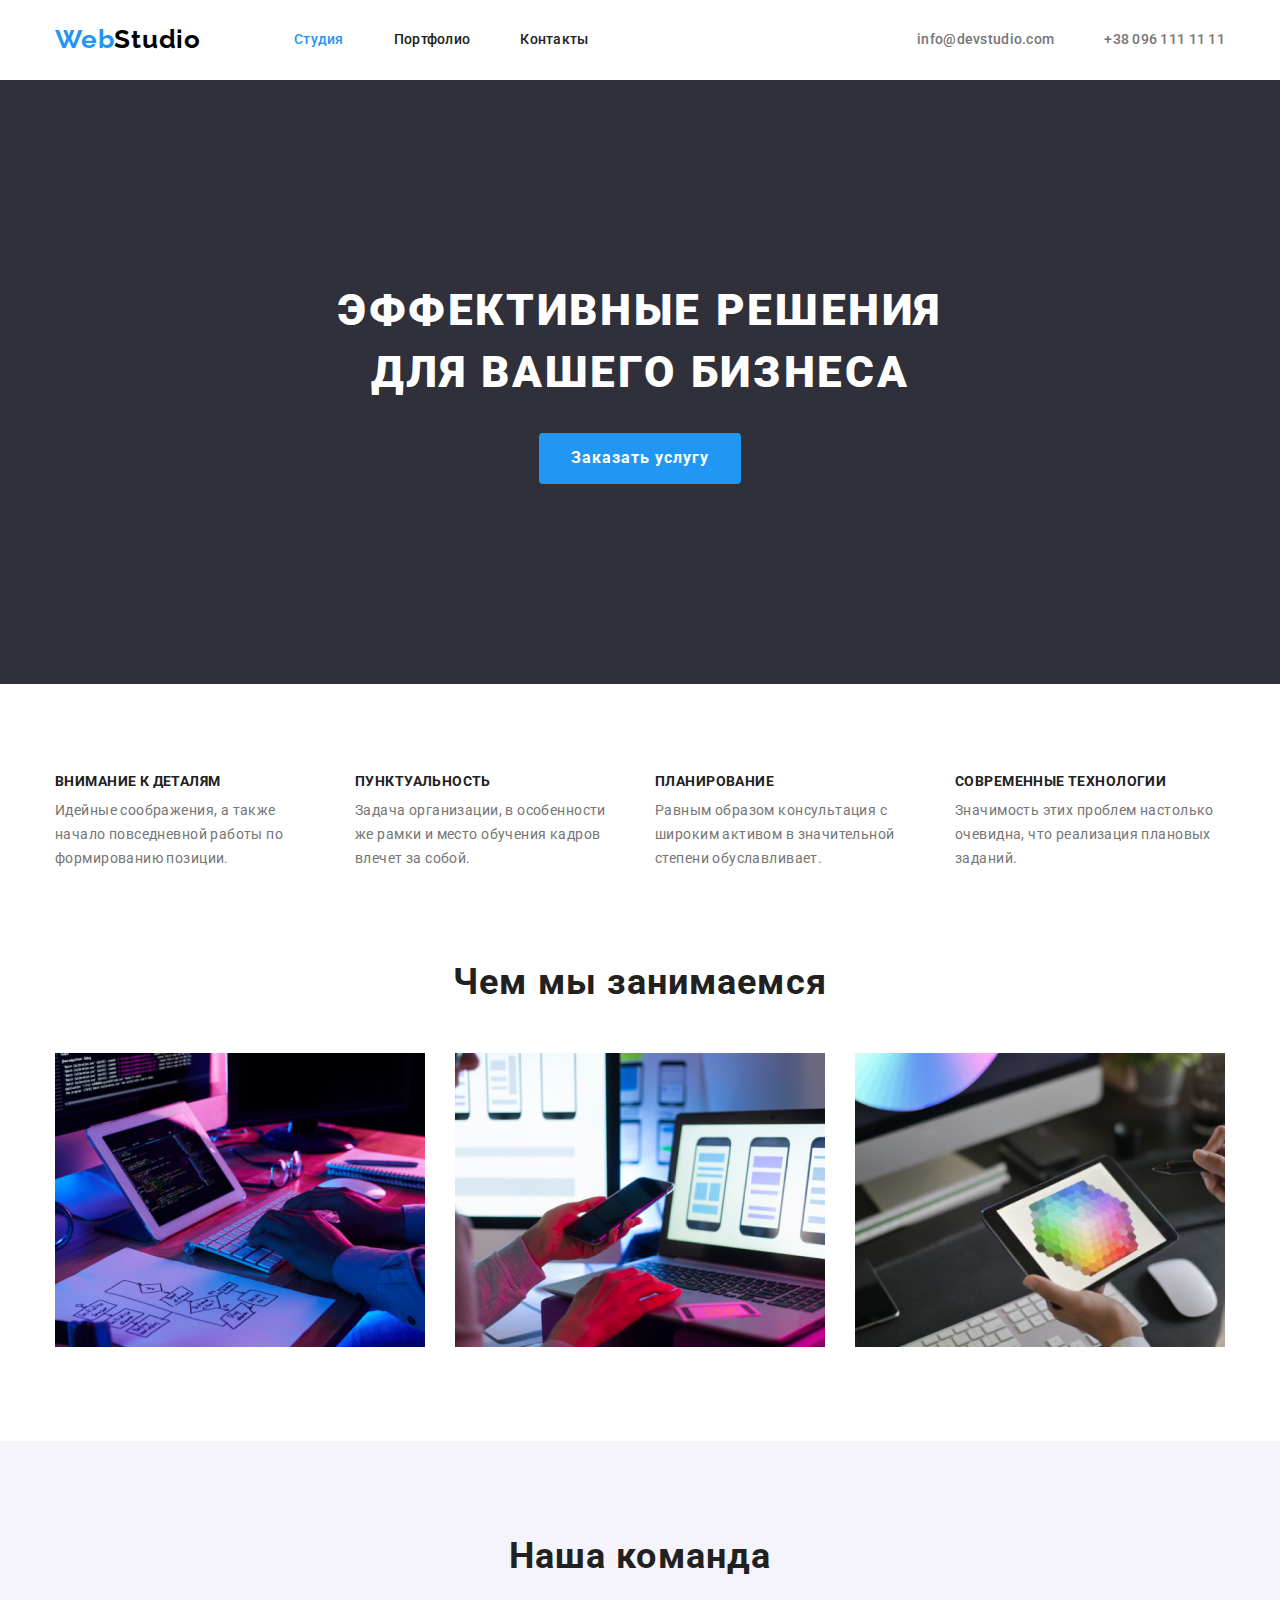
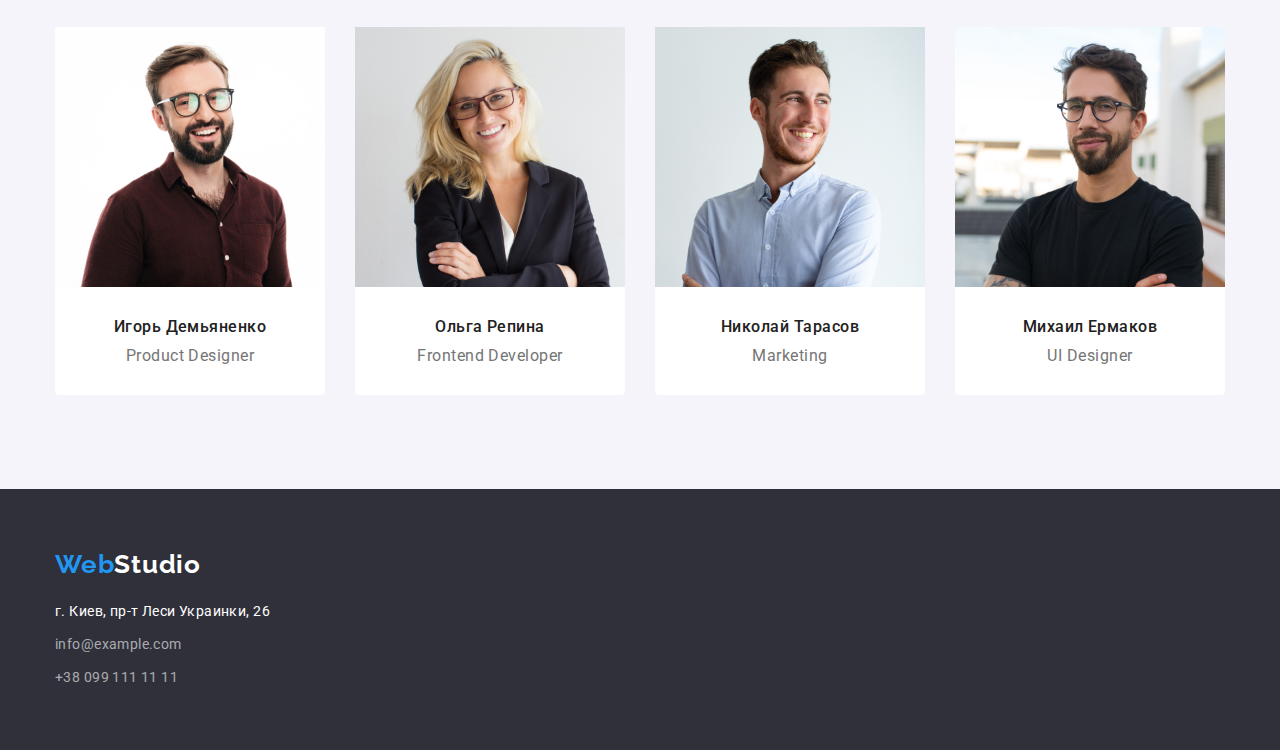
==== index.html @ f5251a04 "clone" ====
<!DOCTYPE html>
<html lang="ru">
  <head>
    <meta charset="UTF-8" />
    <meta http-equiv="X-UA-Compatible" content="IE=edge" />
    <meta name="viewport" content="width=device-width, initial-scale=1.0" />
    <title>WebStudio</title>
    <link href="https://fonts.googleapis.com/css2?family=Raleway:wght@700&family=Roboto:wght@400;500;700;900&display=swap"
        rel="stylesheet" />
    <link
      rel="stylesheet"
      href="https://cdnjs.cloudflare.com/ajax/libs/modern-normalize/1.1.0/modern-normalize.min.css"
    />
    <link rel="stylesheet" href="./css/styles.css" />
  </head>

  <body class="bodypage">
    <!-- Header -->
    <header class="header">
      <div class="container nav">
        <nav class="header-nav">
          <a href="./index.html" class="header-logo"
            ><span class="header-word">Web</span>Studio</a
          >
          <ul class="header-navigation">
            <li class="item"><a class="current" href="./index.html" >Студия</a></li>
            <li class="item"><a href="./portfolio.html">Портфолио</a></li>
            <li class="item"><a href="">Контакты</a></li>
          </ul>
        </nav>
        <ul class="header-auth">
          <li class="item"><a href="mailto:info@devstudio.com">info@devstudio.com</a></li>
          <li class="item"><a href="tel:+380961111111">+38 096 111 11 11</a></li>
        </ul>
      </div>
    </header>

    <!-- Main -->
    <main>
      <!-- Main: Hero -->

      <section class="hero">
        <h1 class="hero-tittle">Эффективные решения для вашего бизнеса</h1>
        <button type="button" class="btn-primary">Заказать услугу</button>
      </section>

      <!-- Main: Specification -->

      <section class="section geo">
        <div class="container">
          <h2 class="section-tittle hide">Особенности</h2>
          <ul class="specification-list">
            <li class="item">
              <h3 class="tittle">Внимание к деталям</h3>
              <p class="paragraph">
                Идейные соображения, a также начало повседневной работы по
                формированию позиции.
              </p>
            </li>
            <li class="item">
              <h3 class="tittle">Пунктуальность</h3>
              <p class="paragraph">
                Задача организации, в особенности же рамки и место обучения
                кадров влечет за собой.
              </p>
            </li>
            <li class="item">
              <h3 class="tittle">Планирование</h3>
              <p class="paragraph">
                Равным образом консультация c широким активом в значительной
                степени обуславливает.
              </p>
            </li>
            <li class="item">
              <h3 class="tittle">Современные технологии</h3>
              <p class="paragraph">
                Значимость этих проблем настолько очевидна, что реализация
                плановых заданий.
              </p>
            </li>
          </ul>
        </div>
      </section>

      <!-- Main: What we do -->

      <section class="section geom">
        <div class="container">
          <h2 class="section-tittle">Чем мы занимаемся</h2>
          <ul class="whatwedo-list">
            <li class="item">
              <img
                src="./images/boxone.jpg"
                alt="Робота за ноутбуком"
                width="370"
                height="294"
              />
            </li>
            <li class="item">
              <img
                src="./images/boxtwo.jpg"
                alt="Телефон i ноутбук"
                width="370"
                height="294"
              />
            </li>
            <li class="item">
              <img
                src="./images/boxthree.jpg"
                alt="Планшет"
                width="370"
                height="294"
              />
            </li>
          </ul>
        </div>
      </section>

      <!-- Main: Our team -->

      <section class="section background">
        <div class="container">
          <h2 class="section-tittle">Наша команда</h2>
          <ul class="team-list">
            <li class="item">
              <img
                src="./images/firstdude.jpg"
                alt="Чувак з бородою"
                width="270"
                height="260"
              />
              <div class="box">
              <h3 class="tittle">Игорь Демьяненко</h3>
              <p class="paragraph" lang="en">Product Designer</p>
            </div>
            </li>
            <li class="item">
              <img
                src="./images/seconddude.jpg"
                alt="Чувіха в очках"
                width="270"
                height="260"
              />
              <div class="box">
              <h3 class="tittle" lang="en">Ольга Репина</h3>
              <p class="paragraph">Frontend Developer</p>
            </div>
            </li>
            <li class="item">
              <img
                src="./images/thirddude.jpg"
                alt="Просто чувак"
                width="270"
                height="260"
              />
              <div class="box">
              <h3 class="tittle">Николай Тарасов</h3>
              <p class="paragraph" lang="en">Marketing</p>
            </div>
            </li>
            <li class="item">
              <img
                src="./images/fourthdude.jpg"
                alt="Чувак з бородою та окулярах"
                width="270"
                height="260"
              />
              <div class="box">
              <h3 class="tittle">Михаил Ермаков</h3>
              <p class="paragraph" lang="en">UI Designer</p>
            </div>
            </li>
          </ul>
        </div>
      </section>
    </main>
    <!-- Footer -->
    <footer class="footer-background">
      <div class="container">
        <a href="./index.html" class="footer-logo"
          ><span class="footer-word">Web</span>Studio</a>
        <address>
          <ul class="footer-list">
            <li class="item">
              <a
                href="https://www.google.com/maps/d/viewer?mid=10uSM3H-mIU3GznYo2szRIEphczw&hl=en_US&ll=50.42732700000001%2C30.538092&z=17"
                target="_blank"
                rel="noopener noreferrer"
                class="adress"
                >г. Киев, пр-т Леси Украинки, 26</a
              >
            </li>
            <li class="item">
              <a href="mailto:info@example.com" class="link"
                >info@example.com</a
              >
            </li>
            <li>
              <a href="tel:+380991111111" class="link">+38 099 111 11 11</a>
            </li>
          </ul>
        </address>
      </div>
    </footer>
  </body>
</html>
---- css/styles.css ----
:root {
    --primary-text-color: #212121;
    --secondary-text-color: #757575; 
    --additional-text-color: #2196F3;
    --white-tex-color: #FFFFFF;
}      
ul {
    list-style: none;
    padding: 0;
    margin: 0;
}
h1, h2, h3, h4, h5, h6 {
    padding: 0;
    margin: 0;
}
p {
    padding: 0;
    margin: 0;
}
img {
    vertical-align: middle;
}
.container {
    width: 1200px;
    margin-left: auto;
    margin-right: auto;
    padding-right: 15px;
    padding-left: 15px;
    

    /* outline: 2px solid tomato; */
}                    
                    
                    /* !!! index.html !!! */
.bodypage {
    background-color: var(--white-tex-color);
    font-family: Roboto, sans-serif;
}

                    /* Header */
.header .nav {
    display: flex;
    align-items: center;
}
.header-nav {
    display: flex;
    align-items: center;
}
.header-logo {
    color: #000000;
    font-family: Raleway, sans-serif;
    font-weight: 700;
    font-size: 26px;
    line-height: 1.2;
    letter-spacing: 0.03em;
    text-decoration: none;
}
.header-word {
    color: var(--additional-text-color);
}
.header-navigation{
    display: flex;
    margin-left: 93px;
}
.header-navigation .item:not(:last-child) {
    margin-right: 50px;
}
.header-navigation a {
    display: block;
    padding-top: 32px;
    padding-bottom: 32px;

    color: var(--primary-text-color);
    font-weight: 500;
    font-size: 14px;
    line-height: 1.14;
    letter-spacing: 0.02em;
    text-decoration: none;
}
.header-navigation a:hover,
.header-navigation a:focus {
    color: var(--additional-text-color);
}

.header-navigation a.current {
    color: var(--additional-text-color);
}

.header-navigation .current {
    color: var(--additional-text-color);
}
.header-navigation.current {
    color: var(--additional-text-color);
}
.header-auth {
    display: flex;
    margin-left: auto;
}
.header-auth .item:not(:last-child) {
    margin-right: 50px;
}
.header-auth a {
    display: block;
    padding-top: 32px;
    padding-bottom: 32px;

    color: var(--secondary-text-color);
    font-weight: 500;
    font-size: 14px;
    line-height: 1.14;
    letter-spacing: 0.02em;
    text-decoration: none;
}
.header-auth a:hover,
.header-auth a:focus {
    color: var(--additional-text-color);
}

                    /* Main */
/* Main: Hero */
.hero {
    padding-top: 200px;
    padding-bottom: 200px;

    color: var(--white-tex-color);
    background-color: #2F303A;
    text-align: center;
}
.hero-tittle {
    margin-right: auto;
    margin-left: auto;
    margin-bottom: 30px;
    width: 696px;

    font-weight: 900;
    font-size: 44px;
    line-height: 1.4;
    letter-spacing: 0.06em;
    text-transform: uppercase;
}
.btn-primary {
    border-radius: 4px; 
    border: 0 solid transparent;
    padding: 10px 32px;
    display: inline-block;
    min-width: 200px;

    color: var(--white-tex-color);
    background-color: var(--additional-text-color);

    font-family: inherit;
    font-weight: 700;
    font-size: 16px;
    line-height: 1.9;
    letter-spacing: 0.06em;
    cursor: pointer;
    text-align: center;
}


/* Main: Specification */
.section.geo {
    padding-top: 90px;
    padding-bottom: 90px;
}
.section-tittle.hide {
    display: none;
}
.specification-list {
    display: flex;
}
.specification-list > .item:not(:last-child) {
    margin-right: 30px;
}
.specification-list .tittle {
    margin-bottom: 10px;

    color: var(--primary-text-color);
    font-weight: 700;
    font-size: 14px;
    line-height: 1.14;
    letter-spacing: 0.03em;
    text-transform: uppercase;
}
.specification-list .paragraph {
    width: 270px;

    color: var(--secondary-text-color);
    font-weight: 400;
    font-size: 14px;
    line-height: 1.7;
    letter-spacing: 0.03em;
}

/* Main: What we do */
.section.geom {
    padding-right: auto;
    padding-left: auto;
    padding-bottom: 94px;
}
.section-tittle { 
    margin-bottom: 50px;

    color: var(--primary-text-color);
    font-weight: 700;
    font-size: 36px;
    line-height: 1.17;
    text-align: center;
    letter-spacing: 0.03em;
}
.whatwedo-list {
    display: flex;
    width: calc((100 - 60px) / 3);
}
.whatwedo-list > .item {
    margin-right: 30px;
}
.whatwedo-list > .item:last-child {
    margin-right: 0;
}
/* Main: our team */
.section.background {
    padding-top: 94px;
    padding-bottom: 94px;
   
    text-align: center;
    background-color: #F5F4FA;
}
.team-list {
    display: flex;
}
.team-list > .item {
    width: calc((100% - 90px) / 4);
    border-radius: 0px 0px 4px 4px;

    background-color: var(--white-tex-color);
}
.team-list > .item + .item {
    margin-left: 30px;
}
.team-list .tittle {
    margin-bottom: 10px;
    
    color: var(--primary-text-color);
    font-weight: 500;
    font-size: 16px;
    line-height: 1.19;
    letter-spacing: 0.03em;
}
.team-list .paragraph {
    color: var(--secondary-text-color);
    font-weight: 400;
    font-size: 16px;
    line-height: 1.19;
    letter-spacing: 0.03em;
}
.item > .box {
    padding-top: 30px;
    padding-bottom: 30px;
}
                    /* Footer */
.footer-background {
    background-color: #2F303A;
    padding-top: 60px;
    padding-bottom: 60px;
}
.footer-logo {
    display: block;
    margin-bottom: 20px;

    color: var(--white-tex-color);
    font-family: Raleway, sans-serif;
    font-weight: 700;
    font-size: 26px;
    line-height: 1.2;
    letter-spacing: 0.03em;
    text-decoration: none;
}
.footer-word {
    color: var(--additional-text-color)
}
.footer-list .adress {
    color: var(--white-tex-color);
    font-style: normal;
    font-weight: 400;
    font-size: 14px;
    line-height: 1.7;
    letter-spacing: 0.03em;
    text-decoration: none;
}
.footer-list > .item:not(:last-child) {
    margin-bottom: 9px;
}
.footer-list .link {
    color: rgba(255, 255, 255, 0.6);
    font-style: normal;
    font-weight: 400;
    font-size: 14px;
    line-height: 1.7;
    letter-spacing: 0.03em;
    text-decoration: none;
}

.footer-list a:hover, 
.footer-list a:focus {
    color: var(--additional-text-color);
}

                    /* !!! portfolio.html !!! */
                    /* Header ✅ DONE */
                        
                    /* Main */
.header.line {
    border-bottom: 1px solid #ECECEC;
}
.section-portfolio .hide {
    display: none;
}
.section-portfolio {
    padding-top: 94px;
    padding-right: auto;
    padding-bottom: 94px;
    padding-left: auto;
}
/* Filter */
.filter-list {
    display: flex;   
    justify-content: center;
    margin-bottom: 50px; 
}
.filter-list > .item:not(:last-child) {
    margin-right: 8px;
}
.btn-secondary {
    border-radius: 4px;
    border: 0 solid transparent;
    padding: 6px 22px;

    color: var(--primary-text-color);
    background-color: #F5F4FA;
    font-family: inherit;
    font-weight: 500;
    font-size: 16px;
    line-height: 1.6;
    text-align: center;
    letter-spacing: 0.03em;
    cursor: pointer;
}
.btn-secondary:hover,
.btn-secondary:focus {
    color: var(--white-tex-color);
    background-color: var(--additional-text-color);
}
/* Features */
.features-list {
    display: flex;
    flex-wrap: wrap;
}
.features-list > .item {
    width: calc((100% - 60px) / 3);
    margin-right: 30px;
    margin-bottom: 30px;
}
.features-list > .item:nth-child(3n) {
    margin-right: 0;    
}
.features-list > .item:nth-last-child(-n+3) {
    margin-bottom: 0%;
}

.features-list .tittle {
    margin-bottom: 4px;

    color: var(--primary-text-color);
    font-weight: 700;
    font-size: 18px;
    line-height: 2;
    letter-spacing: 0.06em;
}
.features-list .paragraph {
    color: var(--secondary-text-color);
    font-weight: 400;
    font-size: 16px;
    line-height: 1.9;
    letter-spacing: 0.03em;
}
.item .portfolio-box {
    padding: 20px 24px;
    border: 1px solid #EEEEEE;
}
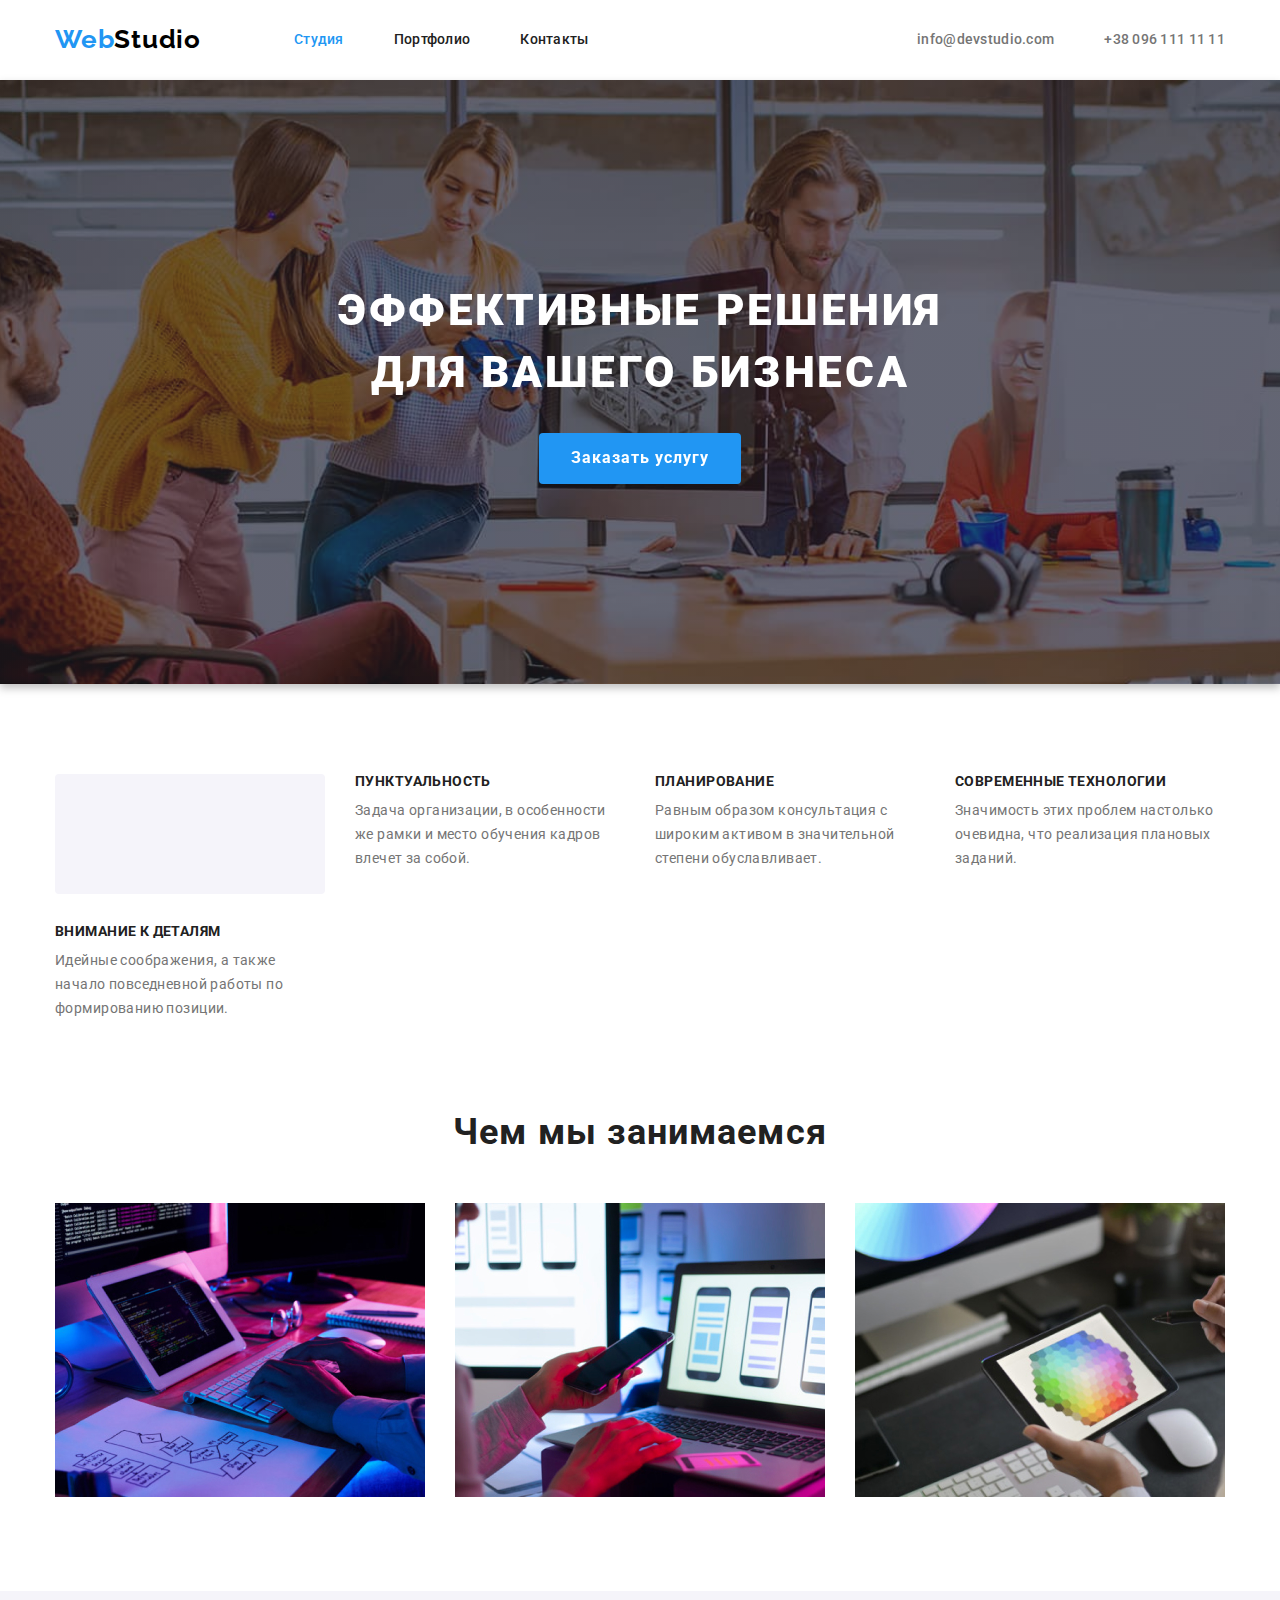
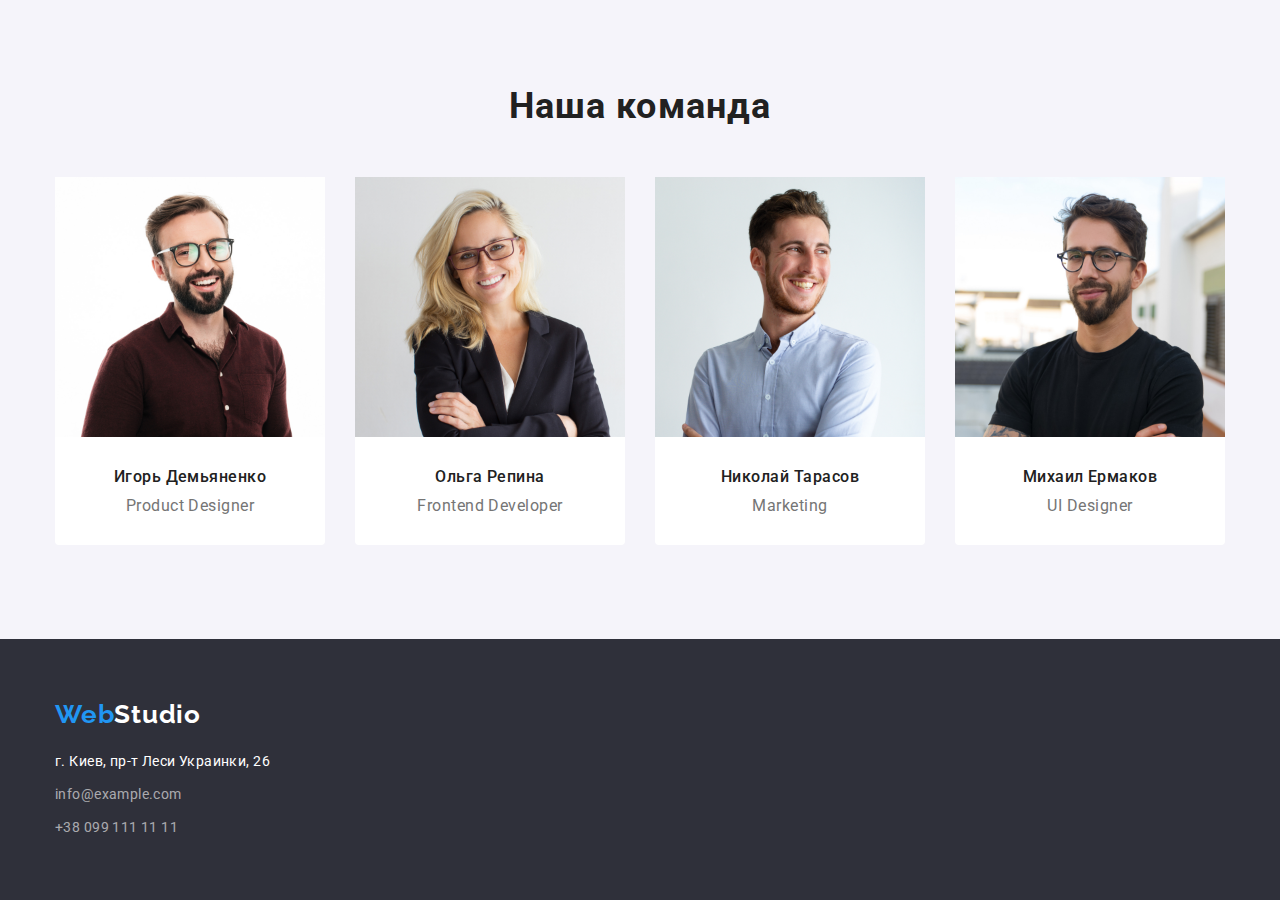
==== commit 5213a44d: "testproblem" ====
--- a/index.html
+++ b/index.html
@@ -20,8 +20,7 @@
       <div class="container nav">
         <nav class="header-nav">
           <a href="./index.html" class="header-logo"
-            ><span class="header-word">Web</span>Studio</a
-          >
+            ><span class="header-word">Web</span>Studio</a>
           <ul class="header-navigation">
             <li class="item"><a class="current" href="./index.html" >Студия</a></li>
             <li class="item"><a href="./portfolio.html">Портфолио</a></li>
@@ -29,7 +28,10 @@
           </ul>
         </nav>
         <ul class="header-auth">
-          <li class="item"><a href="mailto:info@devstudio.com">info@devstudio.com</a></li>
+          <li class="item">
+            <a href="mailto:info@devstudio.com">
+            <svg class="header-icon-mail" width="16" height="12">
+              <use href="./images/icon.svg#mailto"></use></svg><span>info@devstudio.com</span></a></li>
           <li class="item"><a href="tel:+380961111111">+38 096 111 11 11</a></li>
         </ul>
       </div>
@@ -51,6 +53,11 @@
           <h2 class="section-tittle hide">Особенности</h2>
           <ul class="specification-list">
             <li class="item">
+              <div class="specific-icon">
+                <svg width="70px" height="70px">
+                  <use href="./images/icon.svg#clock"></use>
+                </svg>
+              </div>
               <h3 class="tittle">Внимание к деталям</h3>
               <p class="paragraph">
                 Идейные соображения, a также начало повседневной работы по
--- a/css/styles.css
+++ b/css/styles.css
@@ -3,7 +3,8 @@
     --secondary-text-color: #757575; 
     --additional-text-color: #2196F3;
     --white-tex-color: #FFFFFF;
-}      
+}    
+
 ul {
     list-style: none;
     padding: 0;
@@ -28,6 +29,7 @@
     padding-left: 15px;
     
 
+
     /* outline: 2px solid tomato; */
 }                    
                     
@@ -119,11 +121,22 @@
                     /* Main */
 /* Main: Hero */
 .hero {
+    max-width: 1600px;
+    margin-right: auto;
+    margin-left: auto;
     padding-top: 200px;
     padding-bottom: 200px;
 
+    
+    background-image: linear-gradient(to right, rgba(47, 48, 58, 0.4), rgba(47, 48, 58, 0.4)), url(../images/effectivedecisions.jpg);
+    background-size: cover;
+    background-repeat: no-repeat;
+    background-position: center;
+
+    filter: drop-shadow(0px 4px 4px rgba(0, 0, 0, 0.25));
+
+    background-color: #2F303A;
     color: var(--white-tex-color);
-    background-color: #2F303A;
     text-align: center;
 }
 .hero-tittle {
@@ -171,6 +184,17 @@
 }
 .specification-list > .item:not(:last-child) {
     margin-right: 30px;
+}
+.specific-icon {
+    display: flex;
+    align-items: center;
+    justify-content: center;
+    width: 270px;
+    height: 120px;
+    margin-bottom: 30px;
+    border-radius: 4px;
+    background-color: #F5F4FA;
+
 }
 .specification-list .tittle {
     margin-bottom: 10px;
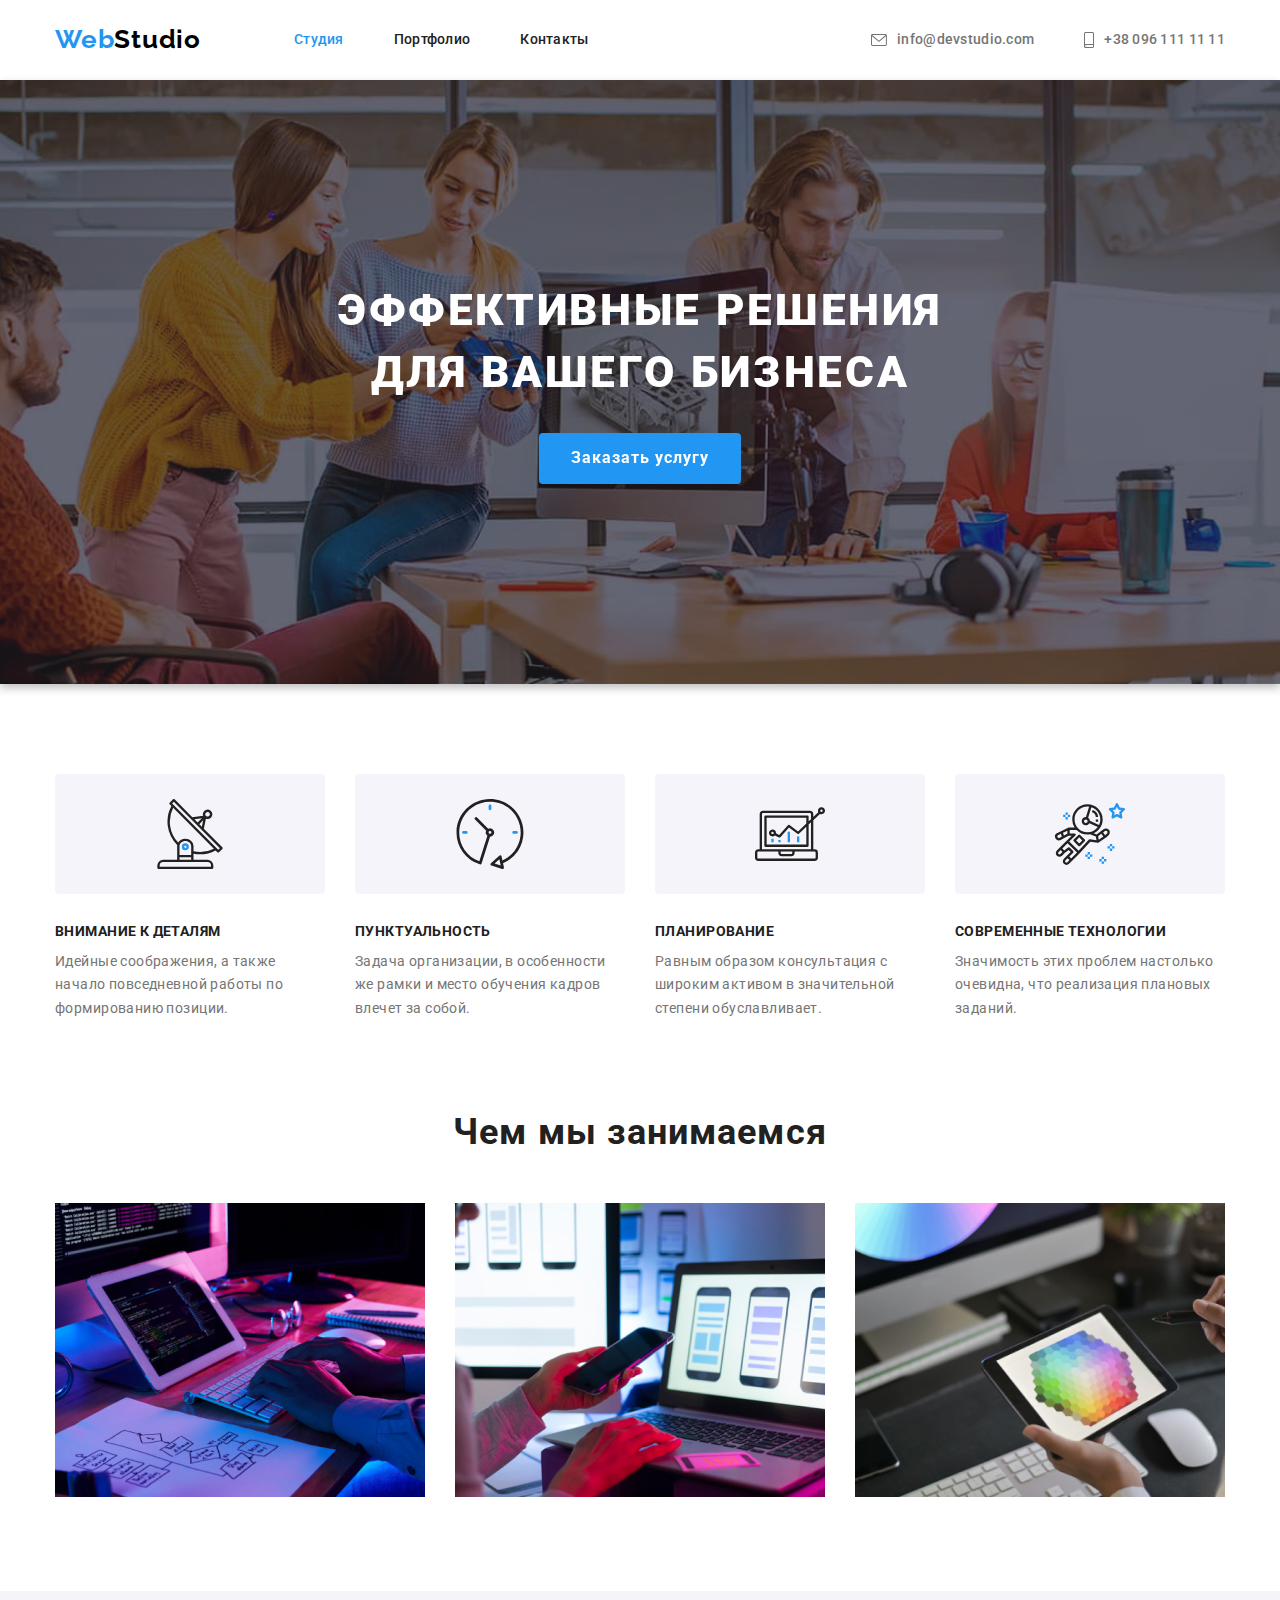
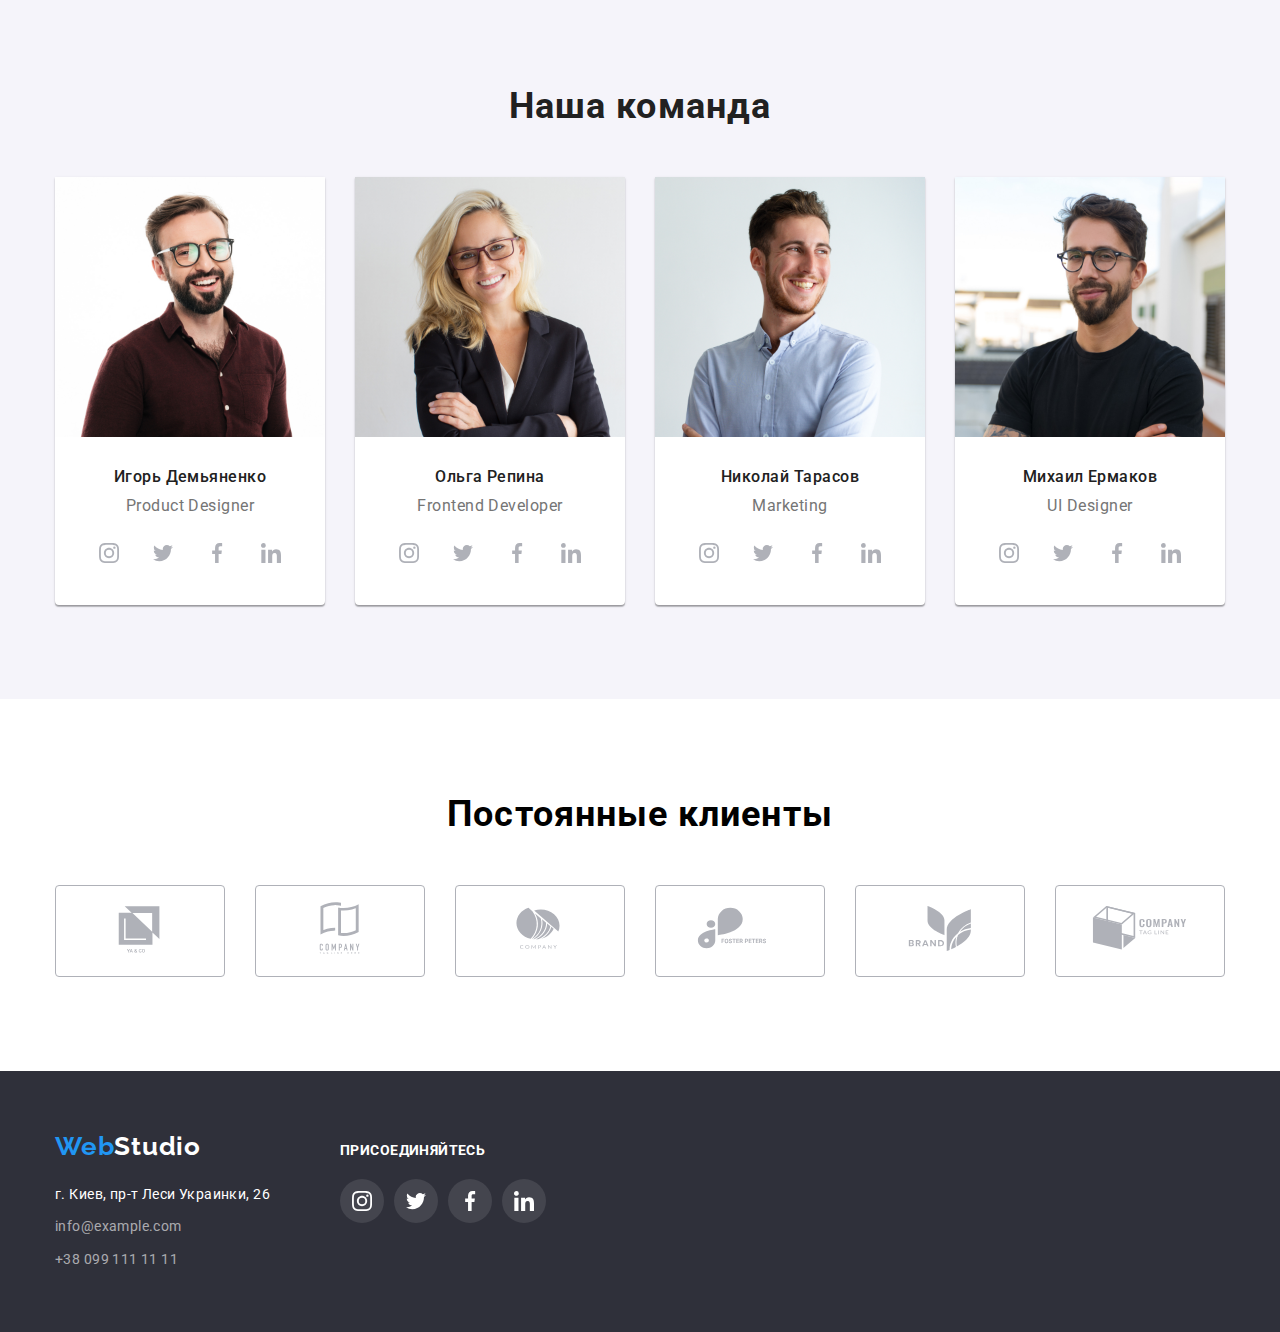
==== commit 7ea4a2c7: "finishhomework" ====
--- a/index.html
+++ b/index.html
@@ -1,213 +1,403 @@
 <!DOCTYPE html>
 <html lang="ru">
-  <head>
-    <meta charset="UTF-8" />
-    <meta http-equiv="X-UA-Compatible" content="IE=edge" />
-    <meta name="viewport" content="width=device-width, initial-scale=1.0" />
-    <title>WebStudio</title>
-    <link href="https://fonts.googleapis.com/css2?family=Raleway:wght@700&family=Roboto:wght@400;500;700;900&display=swap"
-        rel="stylesheet" />
-    <link
-      rel="stylesheet"
-      href="https://cdnjs.cloudflare.com/ajax/libs/modern-normalize/1.1.0/modern-normalize.min.css"
-    />
-    <link rel="stylesheet" href="./css/styles.css" />
-  </head>
-
-  <body class="bodypage">
-    <!-- Header -->
-    <header class="header">
-      <div class="container nav">
-        <nav class="header-nav">
-          <a href="./index.html" class="header-logo"
-            ><span class="header-word">Web</span>Studio</a>
-          <ul class="header-navigation">
-            <li class="item"><a class="current" href="./index.html" >Студия</a></li>
-            <li class="item"><a href="./portfolio.html">Портфолио</a></li>
-            <li class="item"><a href="">Контакты</a></li>
-          </ul>
-        </nav>
-        <ul class="header-auth">
-          <li class="item">
-            <a href="mailto:info@devstudio.com">
-            <svg class="header-icon-mail" width="16" height="12">
-              <use href="./images/icon.svg#mailto"></use></svg><span>info@devstudio.com</span></a></li>
-          <li class="item"><a href="tel:+380961111111">+38 096 111 11 11</a></li>
-        </ul>
-      </div>
-    </header>
-
-    <!-- Main -->
-    <main>
-      <!-- Main: Hero -->
-
-      <section class="hero">
-        <h1 class="hero-tittle">Эффективные решения для вашего бизнеса</h1>
-        <button type="button" class="btn-primary">Заказать услугу</button>
-      </section>
-
-      <!-- Main: Specification -->
-
-      <section class="section geo">
-        <div class="container">
-          <h2 class="section-tittle hide">Особенности</h2>
-          <ul class="specification-list">
-            <li class="item">
-              <div class="specific-icon">
-                <svg width="70px" height="70px">
-                  <use href="./images/icon.svg#clock"></use>
-                </svg>
-              </div>
-              <h3 class="tittle">Внимание к деталям</h3>
-              <p class="paragraph">
-                Идейные соображения, a также начало повседневной работы по
-                формированию позиции.
-              </p>
-            </li>
-            <li class="item">
-              <h3 class="tittle">Пунктуальность</h3>
-              <p class="paragraph">
-                Задача организации, в особенности же рамки и место обучения
-                кадров влечет за собой.
-              </p>
-            </li>
-            <li class="item">
-              <h3 class="tittle">Планирование</h3>
-              <p class="paragraph">
-                Равным образом консультация c широким активом в значительной
-                степени обуславливает.
-              </p>
-            </li>
-            <li class="item">
-              <h3 class="tittle">Современные технологии</h3>
-              <p class="paragraph">
-                Значимость этих проблем настолько очевидна, что реализация
-                плановых заданий.
-              </p>
-            </li>
-          </ul>
-        </div>
-      </section>
-
-      <!-- Main: What we do -->
-
-      <section class="section geom">
-        <div class="container">
-          <h2 class="section-tittle">Чем мы занимаемся</h2>
-          <ul class="whatwedo-list">
-            <li class="item">
-              <img
-                src="./images/boxone.jpg"
-                alt="Робота за ноутбуком"
-                width="370"
-                height="294"
-              />
-            </li>
-            <li class="item">
-              <img
-                src="./images/boxtwo.jpg"
-                alt="Телефон i ноутбук"
-                width="370"
-                height="294"
-              />
-            </li>
-            <li class="item">
-              <img
-                src="./images/boxthree.jpg"
-                alt="Планшет"
-                width="370"
-                height="294"
-              />
-            </li>
-          </ul>
-        </div>
-      </section>
-
-      <!-- Main: Our team -->
-
-      <section class="section background">
-        <div class="container">
-          <h2 class="section-tittle">Наша команда</h2>
-          <ul class="team-list">
-            <li class="item">
-              <img
-                src="./images/firstdude.jpg"
-                alt="Чувак з бородою"
-                width="270"
-                height="260"
-              />
-              <div class="box">
+
+<head>
+  <meta charset="UTF-8" />
+  <meta http-equiv="X-UA-Compatible" content="IE=edge" />
+  <meta name="viewport" content="width=device-width, initial-scale=1.0" />
+  <title>WebStudio</title>
+  <link href="https://fonts.googleapis.com/css2?family=Raleway:wght@700&family=Roboto:wght@400;500;700;900&display=swap"
+    rel="stylesheet" />
+  <link rel="stylesheet"
+    href="https://cdnjs.cloudflare.com/ajax/libs/modern-normalize/1.1.0/modern-normalize.min.css" />
+  <link rel="stylesheet" href="./css/styles.css" />
+</head>
+
+<body class="bodypage">
+  <!-- Header -->
+  <header class="header">
+    <div class="container nav">
+      <nav class="header-nav">
+        <a href="./index.html" class="header-logo"><span class="header-word">Web</span>Studio</a>
+        <ul class="header-navigation">
+          <li class="item">
+            <a class="current" href="./index.html">Студия</a>
+          </li>
+          <li class="item"><a href="./portfolio.html">Портфолио</a></li>
+          <li class="item"><a href="">Контакты</a></li>
+        </ul>
+      </nav>
+      <div class="header-contact-panel">
+      <ul class="header-auth">
+        <li class="item">
+          <a class="header-contacts" href="mailto:info@devstudio.com">
+            <svg class="header-svg" width="16" height="12">
+              <use href="./images/icon.svg#icon-envelope"></use>
+            </svg>
+            <span>info@devstudio.com</span></a>
+        </li>
+        <li class="item">
+          <a class="header-contacts" href="tel:+380961111111">
+            <svg class="header-svg" width="10" height="16">
+              <use href="./images/icon.svg#icon-smartphone"></use>
+            </svg>
+            <span>+38 096 111 11 11</span></a>
+        </li>
+      </ul>
+      </div>
+    </div>
+  </header>
+
+  <!-- Main -->
+  <main>
+    <!-- Main: Hero -->
+
+    <section class="hero">
+      <h1 class="hero-tittle">Эффективные решения для вашего бизнеса</h1>
+      <button type="button" class="btn-primary">Заказать услугу</button>
+    </section>
+
+    <!-- Main: Specification -->
+
+    <section class="section geo">
+      <div class="container">
+        <h2 class="section-tittle hide">Особенности</h2>
+        <ul class="specification-list">
+          <li class="item">
+            <div class="specific-icon">
+              <svg width="70px" height="70px">
+                <use href="./images/icon.svg#icon-antenna"></use>
+              </svg>
+            </div>
+            <h3 class="tittle">Внимание к деталям</h3>
+            <p class="paragraph">
+              Идейные соображения, a также начало повседневной работы по
+              формированию позиции.
+            </p>
+          </li>
+          <li class="item">
+            <div class="specific-icon">
+              <svg width="70px" height="70px">
+                <use href="./images/icon.svg#icon-clock"></use>
+              </svg>
+            </div>
+            <h3 class="tittle">Пунктуальность</h3>
+            <p class="paragraph">
+              Задача организации, в особенности же рамки и место обучения
+              кадров влечет за собой.
+            </p>
+          </li>
+          <li class="item">
+            <div class="specific-icon">
+              <svg width="70px" height="70px">
+                <use href="./images/icon.svg#icon-diagram"></use>
+              </svg>
+            </div>
+            <h3 class="tittle">Планирование</h3>
+            <p class="paragraph">
+              Равным образом консультация c широким активом в значительной
+              степени обуславливает.
+            </p>
+          </li>
+          <li class="item">
+            <div class="specific-icon">
+              <svg width="70px" height="70px">
+                <use href="./images/icon.svg#icon-astronaut"></use>
+              </svg>
+            </div>
+            <h3 class="tittle">Современные технологии</h3>
+            <p class="paragraph">
+              Значимость этих проблем настолько очевидна, что реализация
+              плановых заданий.
+            </p>
+          </li>
+        </ul>
+      </div>
+    </section>
+
+    <!-- Main: What we do -->
+
+    <section class="section geom">
+      <div class="container">
+        <h2 class="section-tittle">Чем мы занимаемся</h2>
+        <ul class="whatwedo-list">
+          <li class="item">
+            <img src="./images/boxone.jpg" alt="Робота за ноутбуком" width="370" height="294" />
+          </li>
+          <li class="item">
+            <img src="./images/boxtwo.jpg" alt="Телефон i ноутбук" width="370" height="294" />
+          </li>
+          <li class="item">
+            <img src="./images/boxthree.jpg" alt="Планшет" width="370" height="294" />
+          </li>
+        </ul>
+      </div>
+    </section>
+
+    <!-- Main: Our team -->
+
+    <section class="section background">
+      <div class="container">
+        <h2 class="section-tittle">Наша команда</h2>
+        <ul class="team-list">
+          <li class="item">
+            <img src="./images/firstdude.jpg" alt="Чувак з бородою" width="270" height="260" />
+            <div class="box">
               <h3 class="tittle">Игорь Демьяненко</h3>
-              <p class="paragraph" lang="en">Product Designer</p>
-            </div>
-            </li>
-            <li class="item">
-              <img
-                src="./images/seconddude.jpg"
-                alt="Чувіха в очках"
-                width="270"
-                height="260"
-              />
-              <div class="box">
+              <p class="paragraph bottom" lang="en">Product Designer</p>
+              <ul class="social-list">
+                <li class="social-item">
+                  <a class="social-icon" href="">
+                    <svg class="icon" width="20" height="20">
+                      <use href="./images/icon.svg#icon-instagram"></use>
+                    </svg>
+                  </a>
+                </li>
+                <li class="social-item">
+                  <a class="social-icon" href="">
+                    <svg class="icon" width="20" height="20">
+                      <use href="./images/icon.svg#icon-twitter"></use>
+                    </svg>
+                  </a>
+                </li>
+                <li class="social-item">
+                  <a class="social-icon" href="">
+                    <svg class="icon" width="20" height="20">
+                      <use href="./images/icon.svg#icon-facebook"></use>
+                    </svg>
+                  </a>
+                </li>
+                <li class="social-item">
+                  <a class="social-icon" href="">
+                    <svg class="icon" width="20" height="20">
+                      <use href="./images/icon.svg#icon-linkedin"></use>
+                    </svg>
+                  </a>
+                </li>
+              </ul>
+            </div>
+          </li>
+          <li class="item">
+            <img src="./images/seconddude.jpg" alt="Чувіха в очках" width="270" height="260" />
+            <div class="box">
               <h3 class="tittle" lang="en">Ольга Репина</h3>
-              <p class="paragraph">Frontend Developer</p>
-            </div>
-            </li>
-            <li class="item">
-              <img
-                src="./images/thirddude.jpg"
-                alt="Просто чувак"
-                width="270"
-                height="260"
-              />
-              <div class="box">
+              <p class="paragraph bottom">Frontend Developer</p>
+              <ul class="social-list">
+                <li class="social-item">
+                  <a class="social-icon" href="">
+                    <svg class="icon" width="20" height="20">
+                      <use href="./images/icon.svg#icon-instagram"></use>
+                    </svg>
+                  </a>
+                </li>
+                <li class="social-item">
+                  <a class="social-icon" href="">
+                    <svg class="icon" width="20" height="20">
+                      <use href="./images/icon.svg#icon-twitter"></use>
+                    </svg>
+                  </a>
+                </li>
+                <li class="social-item">
+                  <a class="social-icon" href="">
+                    <svg class="icon" width="20" height="20">
+                      <use href="./images/icon.svg#icon-facebook"></use>
+                    </svg>
+                  </a>
+                </li>
+                <li class="social-item">
+                  <a class="social-icon" href="">
+                    <svg class="icon" width="20" height="20">
+                      <use href="./images/icon.svg#icon-linkedin"></use>
+                    </svg>
+                  </a>
+                </li>
+              </ul>
+            </div>
+          </li>
+          <li class="item">
+            <img src="./images/thirddude.jpg" alt="Просто чувак" width="270" height="260" />
+            <div class="box">
               <h3 class="tittle">Николай Тарасов</h3>
-              <p class="paragraph" lang="en">Marketing</p>
-            </div>
-            </li>
-            <li class="item">
-              <img
-                src="./images/fourthdude.jpg"
-                alt="Чувак з бородою та окулярах"
-                width="270"
-                height="260"
-              />
-              <div class="box">
+              <p class="paragraph bottom" lang="en">Marketing</p>
+              <ul class="social-list">
+                <li class="social-item">
+                  <a class="social-icon" href="" target="_blank">
+                    <svg class="icon" width="20" height="20">
+                      <use href="./images/icon.svg#icon-instagram"></use>
+                    </svg>
+                  </a>
+                </li>
+                <li class="social-item">
+                  <a class="social-icon" href="">
+                    <svg class="icon" width="20" height="20">
+                      <use href="./images/icon.svg#icon-twitter"></use>
+                    </svg>
+                  </a>
+                </li>
+                <li class="social-item">
+                  <a class="social-icon" href="">
+                    <svg class="icon" width="20" height="20">
+                      <use href="./images/icon.svg#icon-facebook"></use>
+                    </svg>
+                  </a>
+                </li>
+                <li class="social-item">
+                  <a class="social-icon" href="">
+                    <svg class="icon" width="20" height="20">
+                      <use href="./images/icon.svg#icon-linkedin"></use>
+                    </svg>
+                  </a>
+                </li>
+              </ul>
+            </div>
+          </li>
+          <li class="item">
+            <img src="./images/fourthdude.jpg" alt="Чувак з бородою та окулярах" width="270" height="260" />
+            <div class="box">
               <h3 class="tittle">Михаил Ермаков</h3>
-              <p class="paragraph" lang="en">UI Designer</p>
-            </div>
-            </li>
-          </ul>
-        </div>
-      </section>
-    </main>
-    <!-- Footer -->
-    <footer class="footer-background">
+              <p class="paragraph bottom" lang="en">UI Designer</p>
+              <ul class="social-list">
+                <li class="social-item">
+                  <a class="social-icon" href="" target="_blank">
+                    <svg class="icon" width="20" height="20">
+                      <use href="./images/icon.svg#icon-instagram"></use>
+                    </svg>
+                  </a>
+                </li>
+                <li class="social-item">
+                  <a class="social-icon" href="">
+                    <svg class="icon" width="20" height="20">
+                      <use href="./images/icon.svg#icon-twitter"></use>
+                    </svg>
+                  </a>
+                </li>
+                <li class="social-item">
+                  <a class="social-icon" href="">
+                    <svg class="icon" width="20" height="20">
+                      <use href="./images/icon.svg#icon-facebook"></use>
+                    </svg>
+                  </a>
+                </li>
+                <li class="social-item">
+                  <a class="social-icon" href="">
+                    <svg class="icon" width="20" height="20">
+                      <use href="./images/icon.svg#icon-linkedin"></use>
+                    </svg>
+                  </a>
+                </li>
+              </ul>
+            </div>
+          </li>
+        </ul>
+      </div>
+    </section>
+
+    <!-- Main: Clients -->
+    <section class="clients section">
       <div class="container">
-        <a href="./index.html" class="footer-logo"
-          ><span class="footer-word">Web</span>Studio</a>
-        <address>
-          <ul class="footer-list">
-            <li class="item">
-              <a
-                href="https://www.google.com/maps/d/viewer?mid=10uSM3H-mIU3GznYo2szRIEphczw&hl=en_US&ll=50.42732700000001%2C30.538092&z=17"
-                target="_blank"
-                rel="noopener noreferrer"
-                class="adress"
-                >г. Киев, пр-т Леси Украинки, 26</a
-              >
-            </li>
-            <li class="item">
-              <a href="mailto:info@example.com" class="link"
-                >info@example.com</a
-              >
-            </li>
-            <li>
-              <a href="tel:+380991111111" class="link">+38 099 111 11 11</a>
-            </li>
-          </ul>
-        </address>
-      </div>
-    </footer>
-  </body>
-</html>
+        <h2 class="clients-title">Постоянные клиенты</h2>
+        <ul class="clients-list">
+          <li class="clients-item">
+            <a class="clients-link" href="">
+              <svg class="icon" width="106" height="60">
+                <use href="./images/icon.svg#icon-client-one"></use>
+              </svg>
+            </a>
+          </li>
+          <li class="clients-item">
+            <a class="clients-link" href="">
+              <svg class="icon" width="106" height="60">
+                <use href="./images/icon.svg#icon-client-two"></use>
+              </svg>
+            </a>
+          </li>
+          <li class="clients-item">
+            <a class="clients-link" href="">
+              <svg class="icon" width="106" height="60">
+                <use href="./images/icon.svg#icon-client-three"></use>
+              </svg>
+            </a>
+          </li>
+          <li class="clients-item">
+            <a class="clients-link" href="">
+              <svg class="icon" width="106" height="60">
+                <use href="./images/icon.svg#icon-client-four"></use>
+              </svg>
+            </a>
+          </li>
+          <li class="clients-item">
+            <a class="clients-link" href="">
+              <svg class="icon" width="106" height="60">
+                <use href="./images/icon.svg#icon-client-five"></use>
+              </svg>
+            </a>
+          </li>
+          <li class="clients-item">
+            <a class="clients-link" href="">
+              <svg class="icon" width="106" height="60">
+                <use href="./images/icon.svg#icon-client-six"></use>
+              </svg>
+            </a>
+          </li>
+        </ul>
+      </div>
+    </section>
+  </main>
+  <!-- Footer -->
+  <footer class="footer-background">
+    <div class="footer-main container">
+      <div class="footer-addres">
+      <a href="./index.html" class="footer-logo"><span class="footer-word">Web</span>Studio</a>
+      <address>
+        <ul class="footer-list">
+          <li class="item">
+            <a href="https://www.google.com/maps/d/viewer?mid=10uSM3H-mIU3GznYo2szRIEphczw&hl=en_US&ll=50.42732700000001%2C30.538092&z=17"
+              target="_blank" rel="noopener noreferrer" class="adress">г. Киев, пр-т Леси Украинки, 26</a>
+          </li>
+          <li class="item">
+            <a href="mailto:info@example.com" class="link">info@example.com</a>
+          </li>
+          <li>
+            <a href="tel:+380991111111" class="link">+38 099 111 11 11</a>
+          </li>
+        </ul>
+      </address>
+      </div>
+      <div class="footer-join">
+        <h2 class="footer-join-tittle">присоединяйтесь</h2>
+        <ul class="footer-join-list">
+          <li class="footer-join-item">
+            <a class="footer-join-link" href="">
+              <svg width="20" height="20">
+                <use href="./images/icon.svg#icon-instagram"></use>
+              </svg>
+            </a>
+          </li>
+          <li class="footer-join-item">
+            <a class="footer-join-link" href="">
+              <svg width="20" height="20">
+                <use href="./images/icon.svg#icon-twitter"></use>
+              </svg>
+            </a>
+          </li>
+          <li class="footer-join-item">
+            <a class="footer-join-link" href="">
+              <svg width="20" height="20">
+                <use href="./images/icon.svg#icon-facebook"></use>
+              </svg>
+            </a>
+          </li>
+          <li class="footer-join-item">
+            <a class="footer-join-link" href="">
+              <svg width="20" height="20">
+                <use href="./images/icon.svg#icon-linkedin"></use>
+              </svg>
+            </a>
+          </li>
+        </ul>
+      </div>
+    </div>
+  </footer>
+</body>
+
+</html>--- a/css/styles.css
+++ b/css/styles.css
@@ -18,8 +18,11 @@
     padding: 0;
     margin: 0;
 }
+
 img {
-    vertical-align: middle;
+    display: block;
+    max-width: 100%;
+    height: auto;
 }
 .container {
     width: 1200px;
@@ -94,15 +97,19 @@
 .header-navigation.current {
     color: var(--additional-text-color);
 }
+.header-contact-panel {
+    margin-left: auto;
+}
 .header-auth {
     display: flex;
-    margin-left: auto;
-}
+    justify-content: center;
+    align-items: center;
+}
+
 .header-auth .item:not(:last-child) {
     margin-right: 50px;
 }
 .header-auth a {
-    display: block;
     padding-top: 32px;
     padding-bottom: 32px;
 
@@ -117,7 +124,20 @@
 .header-auth a:focus {
     color: var(--additional-text-color);
 }
-
+.header-contacts {
+    display: flex;
+    align-items: center;
+    justify-content: center;
+}
+.header-svg {
+    margin-right: 10px;
+
+    fill: #757575;
+}
+.header-contacts:hover .header-svg, 
+.header-contacts:focus .header-svg {
+    fill: var(--additional-text-color);
+}
                     /* Main */
 /* Main: Hero */
 .hero {
@@ -258,6 +278,7 @@
     border-radius: 0px 0px 4px 4px;
 
     background-color: var(--white-tex-color);
+    box-shadow: 0px 1px 3px rgba(0, 0, 0, 0.12), 0px 1px 1px rgba(0, 0, 0, 0.14), 0px 2px 1px rgba(0, 0, 0, 0.2);
 }
 .team-list > .item + .item {
     margin-left: 30px;
@@ -281,6 +302,77 @@
 .item > .box {
     padding-top: 30px;
     padding-bottom: 30px;
+
+    
+}
+.paragraph.bottom {
+    margin-bottom: 1rem;
+}
+.social-list {
+    display: flex;
+    gap: 10px;
+    justify-content: center;
+}
+.social-icon {
+    display: flex;
+    align-items: center;
+    justify-content: center;
+    width: 44px;
+    height: 44px;
+    border-radius: 50%;
+    fill: #afb1b8;
+}
+.social-icon:hover,
+.social-icon:focus {
+    background-color: var(--additional-text-color);
+    outline: none;
+}
+.social-icon:hover .icon,
+.social-icon:focus .icon {
+    fill: #ffffff;
+}
+
+
+/* Main: Clients */
+.clients.section {
+    padding-top: 94px;
+    padding-bottom: 94px;
+    text-align: center;
+}
+.clients-title {
+    margin-bottom: 50px;
+
+    font-weight: 700;
+    font-size: 36px;
+    line-height: 1.17;
+    text-align: center;
+    letter-spacing: 0.03em;
+}
+.clients-list {
+    display: flex;
+    gap: 30px;
+}
+.clients-item {
+    display: flex;
+    align-items: center;
+    justify-content: center;
+    width: 170px;
+    height: 92px;
+
+    
+    border: 1px solid #AFB1B8;
+    border-radius: 4px;
+}
+.clients-item .icon {
+    fill: #AFB1B8;
+}
+.clients-link:hover .icon,
+.clients-link:focus .icon {
+    fill: var(--additional-text-color);
+}
+.clients-item:hover,
+.clients-item:focus {
+    border-color: var(--additional-text-color);
 }
                     /* Footer */
 .footer-background {
@@ -288,6 +380,10 @@
     padding-top: 60px;
     padding-bottom: 60px;
 }
+.footer-main.container {
+    display: flex;
+    align-items: baseline;
+}
 .footer-logo {
     display: block;
     margin-bottom: 20px;
@@ -328,6 +424,39 @@
 .footer-list a:hover, 
 .footer-list a:focus {
     color: var(--additional-text-color);
+}
+.footer-join {
+    margin-left: 70px;
+}
+.footer-join-tittle {
+    margin-bottom: 20px;
+
+    font-weight: 700;
+    font-size: 14px;
+    line-height: 1.14;
+    letter-spacing: 0.03em;
+    text-transform: uppercase;
+    
+    color: #FFFFFF;
+}
+.footer-join-list {
+    display: flex;
+    gap: 10px;
+}
+.footer-join-link {
+    display: flex;
+    align-items: center;
+    justify-content: center;
+    width: 44px;
+    height: 44px;
+    border-radius: 50%;
+    fill: #FFFFFF;
+    background-color: rgba(255, 255, 255, 0.1);;
+}
+.footer-join-link:hover,
+.footer-join-link:focus {
+    background-color: var(--additional-text-color);
+    outline: none;
 }
 
                     /* !!! portfolio.html !!! */
@@ -385,6 +514,13 @@
     margin-right: 30px;
     margin-bottom: 30px;
 }
+.features-list > .item:hover,
+.features-list > .item:focus {
+    outline: none;
+    box-shadow: 0px 1px 1px rgba(0, 0, 0, 0.12), 
+                0px 4px 4px rgba(0, 0, 0, 0.06), 
+                1px 4px 6px rgba(0, 0, 0, 0.16);
+}
 .features-list > .item:nth-child(3n) {
     margin-right: 0;    
 }
